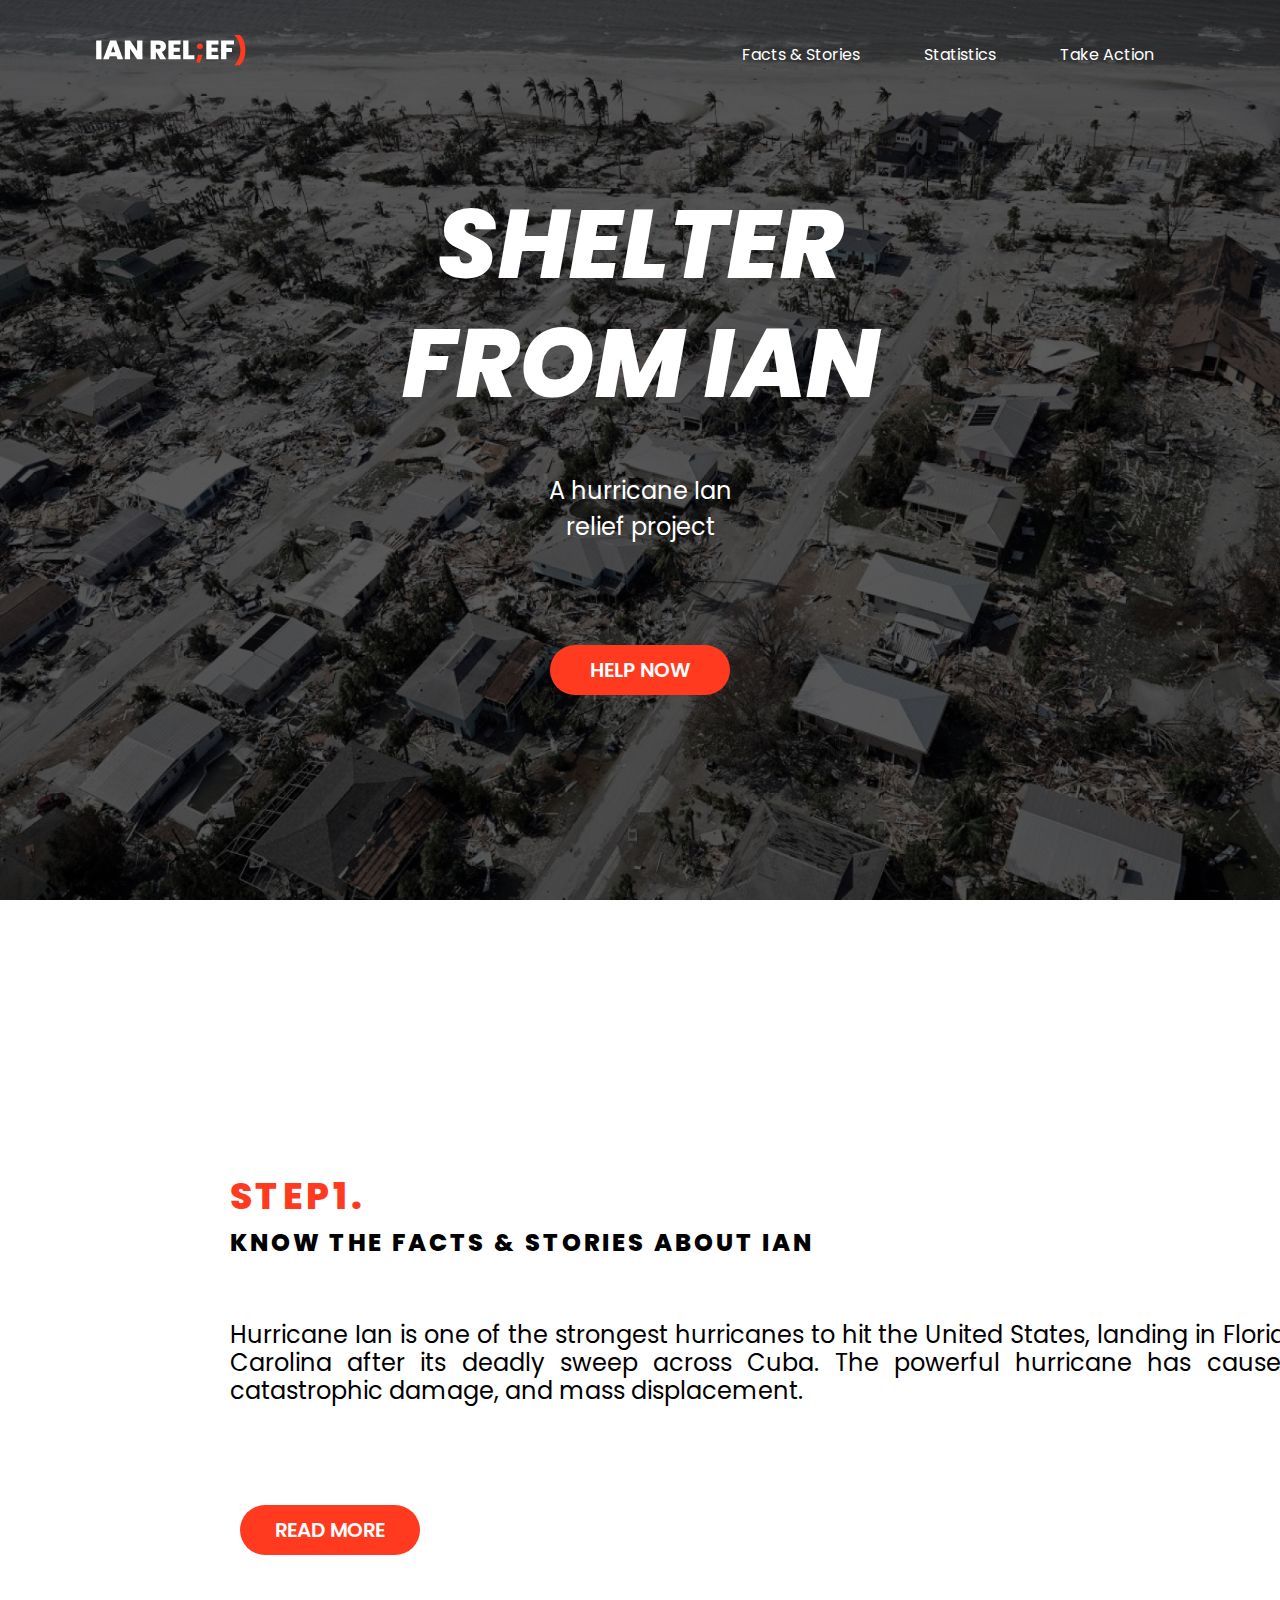
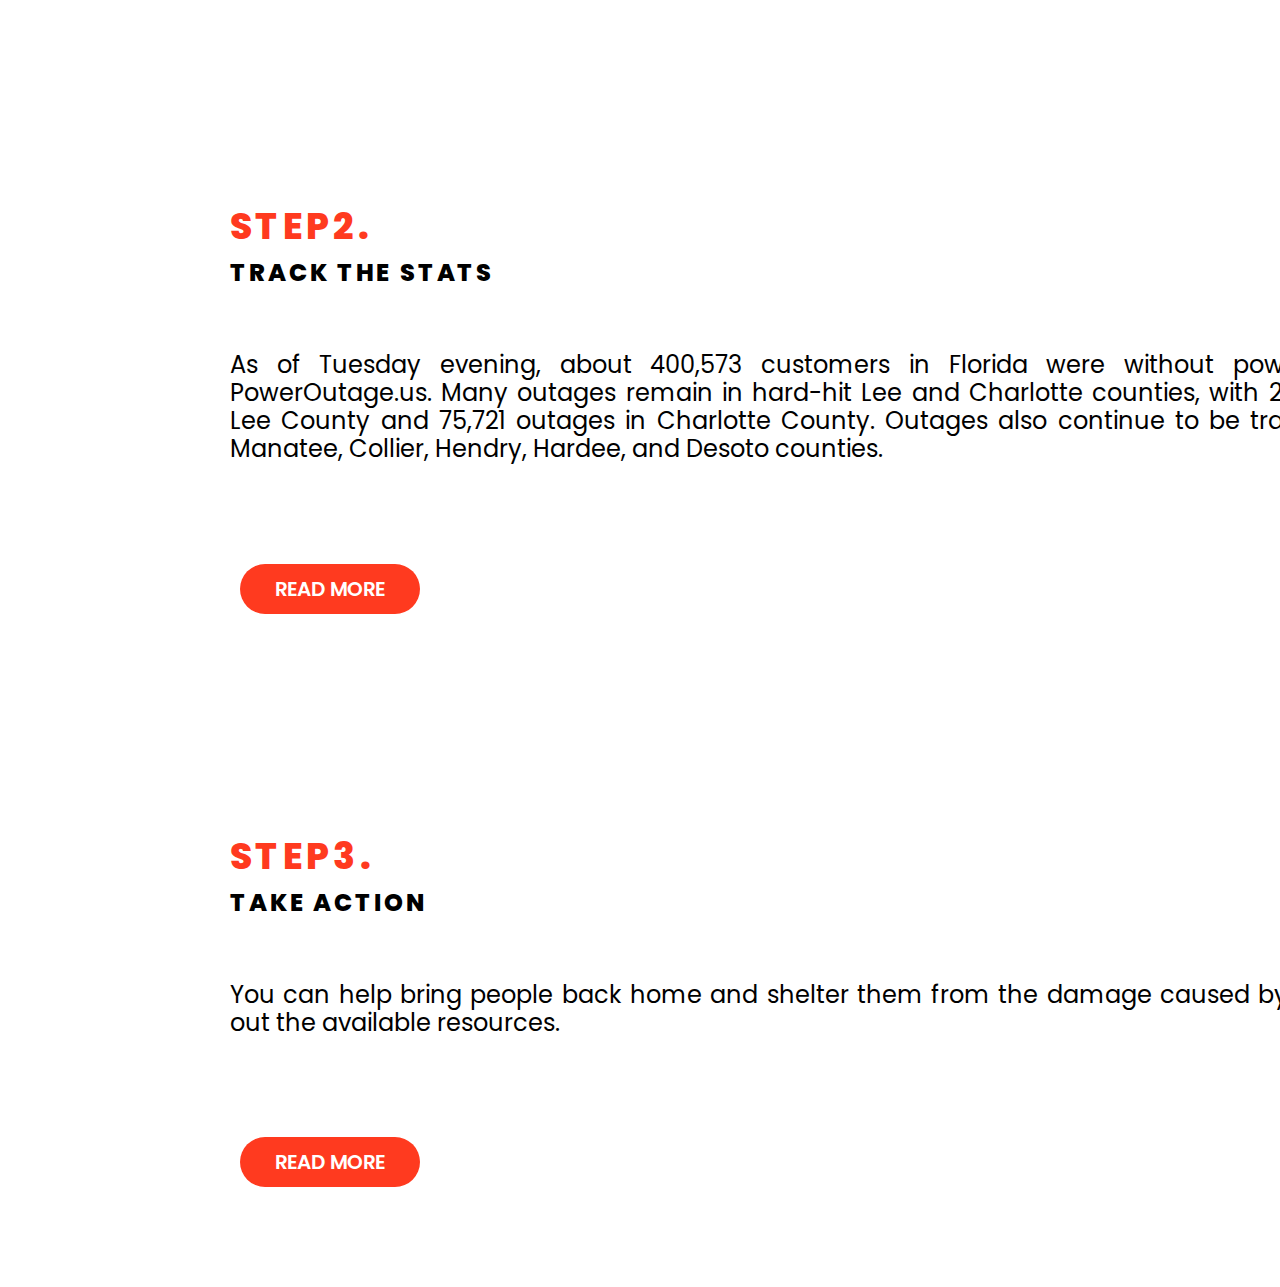
==== index.html @ 47822707 "Initial commit" ====
<!DOCTYPE html>
<html lang="en">

<head>
    <meta charset="UTF-8">
    <meta name="viewport" content="width=device-width, initial-scale=1.0">
    <meta http-equiv="X-UA-Compatible" content="ie=edge">
    <title>Ian Rel:ef) - a hurricane Ian relief project</title>
    <link rel="preconnect" href="https://fonts.googleapis.com">
    <link rel="preconnect" href="https://fonts.gstatic.com" crossorigin>
    <link href="https://fonts.googleapis.com/css2?family=Poppins:ital,wght@0,400;0,500;0,600;0,800;1,800&display=swap"
        rel="stylesheet">
    <link rel="stylesheet" href="style.css">
</head>

<body>
    <div class="banner1">
        <div class="logobar">
            <a href="index.html">
                <img src="IAN REL;EF).svg" class="logo">
            </a>
            <ul>
                <li><a href="facts.html">Facts & Stories</a></li>
                <li><a href="stats.html">Statistics</a></li>
                <li><a href="takeaction.html">Take Action</a></li>
            </ul>
        </div>

        <div class="headers">
            <h1>SHELTER<br>FROM IAN</h1>
            <p>A hurricane Ian<br>relief project</p>

            <div>
                <a href="takeaction.html">
                    <button type="button">HELP NOW</button>
                </a>
            </div>

        </div>
    </div>

    <div class="home">
        <div class="container1">
            <h2>STEP1.</h2>
            <h3>KNOW THE FACTS & STORIES ABOUT IAN</h3>
            <h4>Hurricane Ian is one of the strongest hurricanes to hit the United States, landing in Florida and then
                South Carolina after its deadly sweep across Cuba. The powerful hurricane has caused rising fatalities,
                catastrophic damage, and mass displacement.</h4>
            <a href="facts.html">
                <button type="button">READ MORE</button>
            </a>
        </div>

        <div class="container2">
            <h2>STEP2.</h2>
            <h3>TRACK THE STATS</h3>
            <h4>As of Tuesday evening, about 400,573 customers in Florida were without power, according to
                PowerOutage.us. Many outages remain in hard-hit Lee and Charlotte counties, with 208,263 outages in Lee
                County and 75,721 outages in Charlotte County. Outages also continue to be tracked in Sarasota, Manatee,
                Collier, Hendry, Hardee, and Desoto counties.</h4>
            <a href="stats.html">
                <button type="button">READ MORE</button>
            </a>
        </div>

        <div class="container3">
            <h2>STEP3.</h2>
            <h3>TAKE ACTION</h3>
            <h4>You can help bring people back home and shelter them from the damage caused by donating. Check out the
                available resources.</h4>
            <a href="takeaction.html">
                <button type="button">READ MORE</button>
            </a>
        </div>


    </div>

</body>

</html>
---- style.css ----
* {
    margin: 0;
    padding: 0;
    font-family: 'Poppins', sans-serif;
}

.banner1 {
    width: 100%;
    height: 100vh;
    background-image: url("1.jpg");
    background-size: cover;
    background-position: center;
}

.banner2 {
    width: 100%;
    height: 100vh;
    background-image: url("2.jpg");
    background-size: cover;
    background-position: center;
}

.banner3 {
    width: 100%;
    height: 100vh;
    background-image: url("3.jpg");
    background-size: cover;
    background-position: center;
}

.banner4 {
    width: 100%;
    height: 100vh;
    background-image: url("4.jpg");
    background-size: cover;
    background-position: center;
}



.logobar {
    width: 85%;
    margin: auto;
    padding: 35px 0;
    display: flex;
    align-items: center;
    justify-content: space-between;
}

.logo {
    width: 150px;
    cursor: pointer;
}

.logobar ul li {
    list-style: none;
    display: inline-block;
    margin: 0 30px;
    position: relative;
}

.logobar ul li a {
    text-decoration: none;
    color: #FFF;
}

.logobar ul li::after {
    content: '';
    height: 4px;
    width: 0;
    background: #FF3A1F;
    position: absolute;
    left: 0;
    bottom: -5px;
    transition: 0.5s;
}

.logobar ul li:hover::after {
    width: 100%;
}

/* Reference: How To Make Website Using HTML And CSS | Website Design With HTML And CSS
link: https://www.youtube.com/watch?v=PgAZ8KzfhO8&t=213s */

.headers {
    width: 100%;
    position: absolute;
    top: 50%;
    transform: translateY(-50%);
    text-align: center;
    color: #FFF;
}

.headers h1 {
    font-style: italic;
    font-weight: 800;
    font-size: 96px;
    line-height: 119px;
    margin-top: 80px;
}

.headers p {
    font-style: normal;
    font-weight: 400;
    font-size: 24px;
    line-height: 150%;
    margin-top: 50px;
}

button {
    width: 180px;
    padding: 10px 0;
    text-align: center;
    margin: 100px 10px;
    border-radius: 50px;
    font-size: 20px;
    font-style: normal;
    font-weight: 600;
    background: #FF3A1F;
    color: #FFF;
    cursor: pointer;
    position: relative;
    overflow: hidden;
    border: none;
}

button:hover {
    background: #FFF;
    color: #FF3A1F;
    transition: 0.3s;
}

.home {
    width: 100%;
    height: 100vh;
    background-color: #FFF;
}

.container1 {
    position: absolute;
    width: 1267px;
    height: 368px;
    left: 230px;
    top: 130%;
}

.container2 {
    position: absolute;
    width: 1267px;
    height: 368px;
    left: 230px;
    top: 200%;
}

.container3 {
    position: absolute;
    width: 1267px;
    height: 368px;
    left: 230px;
    top: 270%;
}



h2 {
    font-style: normal;
    font-weight: 800;
    font-size: 36px;
    line-height: 152%;
    letter-spacing: 0.12em;
    color: #FF3A1F;
}

h3 {
    font-style: normal;
    font-weight: 800;
    font-size: 24px;
    line-height: 152%;
    letter-spacing: 0.12em;
    color: #000000;
}

h4 {
    padding-top: 60px;
    padding-bottom: -20px;
    font-style: normal;
    font-weight: 400;
    font-size: 24px;
    line-height: 117%;
    text-align: justify;
    color: #000000;
}

h5 {
    margin-top: 50px;
    font-style: normal;
    font-weight: 500;
    font-size: 24px;
    line-height: 150%;
    align-items: center;
    text-align: center;
    color: #FF3A1F;
}
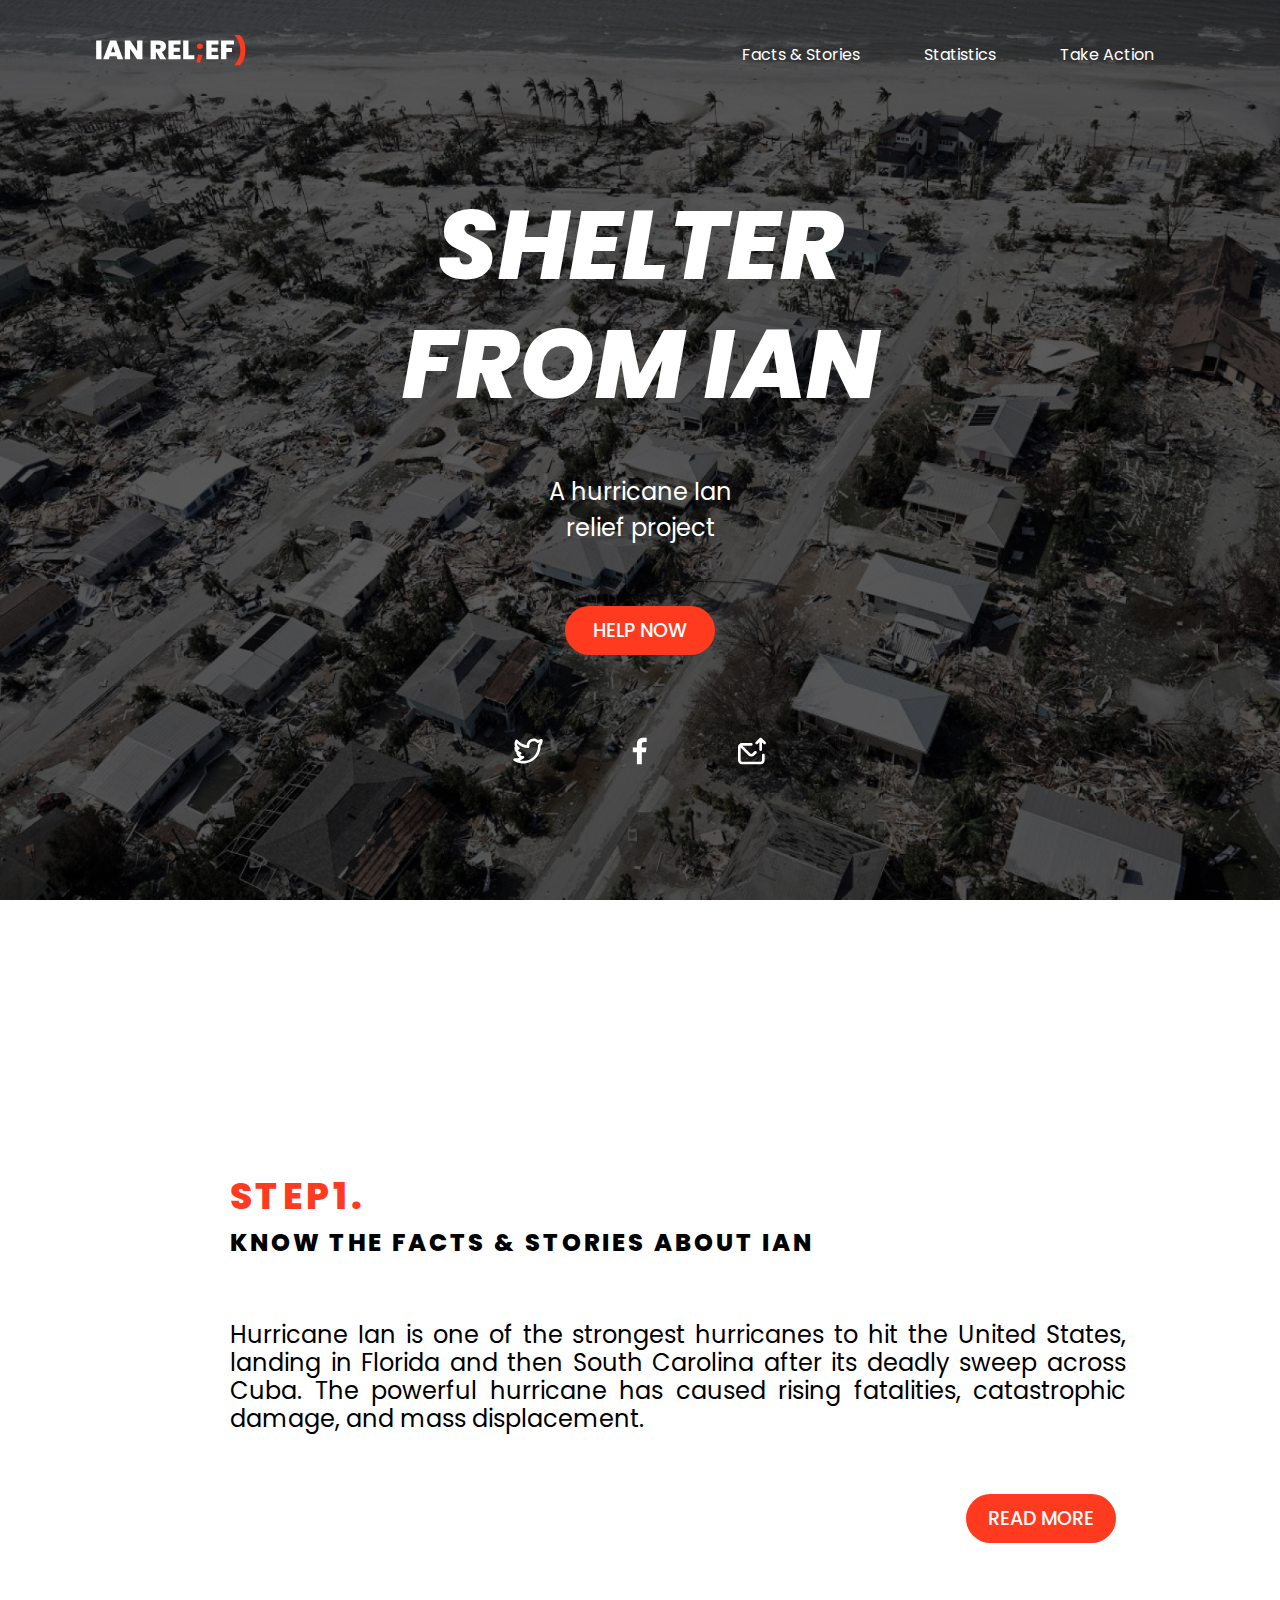
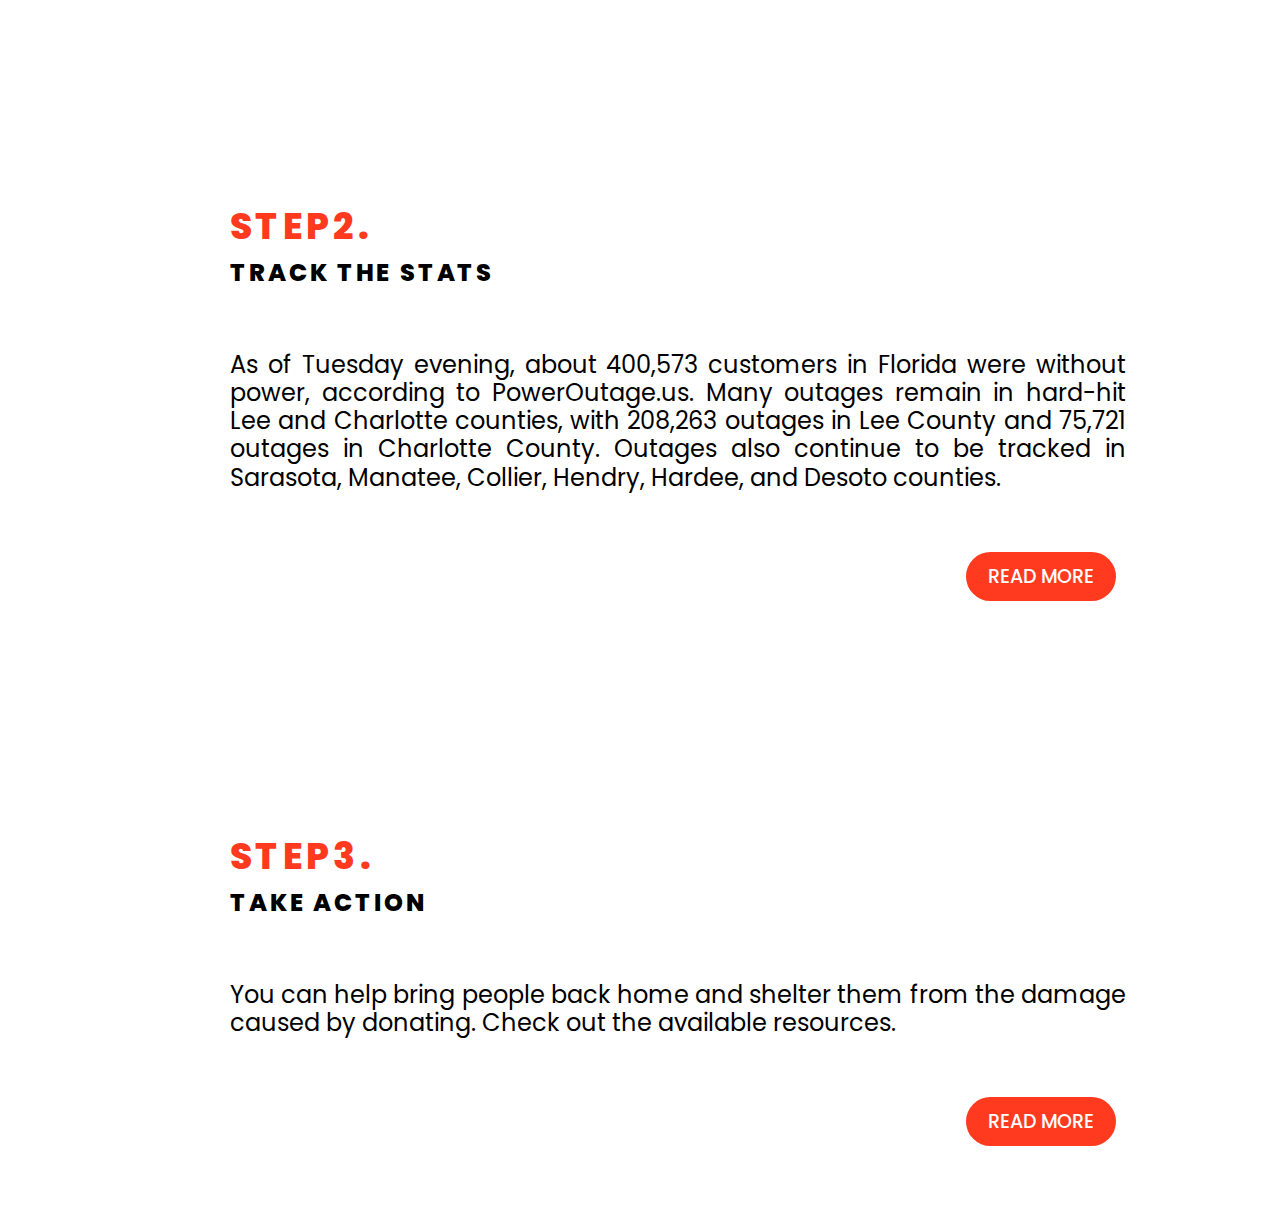
==== commit 183e8bba: "Midterm Final" ====
--- a/index.html
+++ b/index.html
@@ -36,6 +36,28 @@
                 </a>
             </div>
 
+            <div class="share">
+               
+
+                <!-- Twitter -->
+                <a href="https://twitter.com/share?url=<http://jiaxuncao.com/IanRelief>&text=<Shelter from Ian!>" target="_blank">
+                    <img src="twitter.svg" class="social">
+                </a>
+
+                <!-- Facebook (url) -->
+                <a href="https://www.facebook.com/sharer/sharer.php?u=<URL>" target="_blank">
+                    <img src="facebook.svg" class="social">
+                </a>
+
+                <!-- Email (subject, body) -->
+                <a href="mailto:?subject=<TAKE ACTION: Shelter from Ian!>&body=<Take action now at http://jiaxuncao.com/IanRelief>">
+                    <img src="send mail.svg" class="social">
+                </a>
+
+            </div>
+
+
+
         </div>
     </div>
 
@@ -47,7 +69,9 @@
                 South Carolina after its deadly sweep across Cuba. The powerful hurricane has caused rising fatalities,
                 catastrophic damage, and mass displacement.</h4>
             <a href="facts.html">
+                <div class="right">
                 <button type="button">READ MORE</button>
+            </div>
             </a>
         </div>
 
@@ -59,7 +83,9 @@
                 County and 75,721 outages in Charlotte County. Outages also continue to be tracked in Sarasota, Manatee,
                 Collier, Hendry, Hardee, and Desoto counties.</h4>
             <a href="stats.html">
+                <div class="right">
                 <button type="button">READ MORE</button>
+            </div>
             </a>
         </div>
 
@@ -69,7 +95,9 @@
             <h4>You can help bring people back home and shelter them from the damage caused by donating. Check out the
                 available resources.</h4>
             <a href="takeaction.html">
+                <div class="right">
                 <button type="button">READ MORE</button>
+            </div>
             </a>
         </div>
 
--- a/style.css
+++ b/style.css
@@ -36,7 +36,19 @@
     background-position: center;
 }
 
-
+.share {
+    width: 20%;
+    margin-left: auto;
+    margin-right: auto;
+    padding: 20px 0;
+    display: flex;
+    justify-content: space-between;
+}
+
+.social {
+    width: 32px;
+    cursor: pointer;
+}
 
 .logobar {
     width: 85%;
@@ -107,15 +119,20 @@
     margin-top: 50px;
 }
 
+.right {
+    display: flex;
+    justify-content: flex-end;
+}
+
 button {
-    width: 180px;
+    width: 150px;
     padding: 10px 0;
     text-align: center;
-    margin: 100px 10px;
+    margin: 60px 10px;
     border-radius: 50px;
-    font-size: 20px;
-    font-style: normal;
-    font-weight: 600;
+    font-size: 19px;
+    font-style: normal;
+    font-weight: 500;
     background: #FF3A1F;
     color: #FFF;
     cursor: pointer;
@@ -138,7 +155,7 @@
 
 .container1 {
     position: absolute;
-    width: 1267px;
+    width: 70%;
     height: 368px;
     left: 230px;
     top: 130%;
@@ -146,7 +163,7 @@
 
 .container2 {
     position: absolute;
-    width: 1267px;
+    width: 70%;
     height: 368px;
     left: 230px;
     top: 200%;
@@ -154,7 +171,7 @@
 
 .container3 {
     position: absolute;
-    width: 1267px;
+    width: 70%;
     height: 368px;
     left: 230px;
     top: 270%;
@@ -200,4 +217,203 @@
     align-items: center;
     text-align: center;
     color: #FF3A1F;
-}+}
+
+.facts1 {
+    margin-left: auto;
+    margin-right: auto;
+    margin-top: 800px;
+}
+
+.facts2 {
+    margin-left: auto;
+    margin-right: auto;
+    margin-top: 100px;
+}
+
+.facts3 {
+    margin-left: auto;
+    margin-right: auto;
+    margin-top: 100px;
+}
+
+.news {
+    width: 90%;
+    cursor: pointer;
+}
+
+h6 {
+    font-style: normal;
+    font-weight: 600;
+    font-size: 32px;
+    color: #000000;
+}
+
+.sourcebox {
+    margin: auto;
+    width: 50%;
+    display: flex;
+    justify-content: space-between;
+    flex-wrap: wrap;
+}
+
+.factcontainer {
+    margin: auto;
+    width: 80%;
+    height: 300px;
+    display: flex;
+    justify-content: space-between;
+}
+
+
+.item:nth-of-type(2) {
+    width: 55%;
+    display: flex;
+    flex-direction: column;
+    font-style: normal;
+    font-weight: 800;
+    font-size: 24px;
+    line-height: 40px;
+    color: #FF3A1F;
+
+}
+
+.newsname {
+    font-style: normal;
+    font-weight: 600;
+    font-size: 18px;
+    line-height: 80px;
+    color: #000000;
+}
+
+.text {
+    font-style: normal;
+    font-weight: 400;
+    font-size: 18px;
+    line-height: 28px;
+    text-align: justify;
+    color: #000000;
+}
+
+
+.item:nth-of-type(3) {
+    align-self: end;
+}
+
+.item:nth-of-type(1) {
+    width: 280px;
+    height: 300px;
+
+}
+
+.space {
+    height: 80px;
+}
+
+.space2 {
+    height: 700px;
+}
+
+.space3 {
+    height: 30px;
+}
+
+.statsbox {
+    width: 50%;
+    margin: auto;
+    display: flex;
+    flex-direction: column;
+    align-items: center;
+    justify-content: center;
+}
+
+.statsitem:nth-of-type(1) {
+    font-style: normal;
+    font-weight: 800;
+    font-size: 30px;
+    line-height: 152%;
+    text-align: center;
+    letter-spacing: 0.12em;
+    color: #000000;
+}
+
+.statsitem:nth-of-type(2) {
+    font-style: normal;
+    font-weight: 800;
+    font-size: 120px;
+    line-height: 152%;
+    text-align: center;
+    letter-spacing: 0.12em;
+
+    color: #FF3A1F;
+}
+
+.statsitem:nth-of-type(3) {
+    font-style: normal;
+    font-weight: 400;
+    font-size: 14px;
+    line-height: 152%;
+    text-align: center;
+
+    color: #000000;
+}
+
+h6 {
+    margin-left: 20%;
+    font-style: normal;
+    font-weight: 600;
+    font-size: 24px;
+    line-height: 49px;
+    color: #000000;
+}
+
+hr.solid {
+    border-top: 1px solid #bbb;
+    width: 60%;
+    margin-left: 20%;
+}
+
+.actionbox {
+    display: flex;
+    width: 60%;
+    height: auto;
+    margin-left: 20%;
+    flex-wrap: wrap;
+    justify-content: space-between;
+}
+
+.actionitem {
+    width: 220px;
+    height: 220px;
+    text-transform: uppercase;
+    font-style: normal;
+    font-weight: 800;
+    font-size: 36px;
+    line-height: 50px;
+    letter-spacing: 0.12em;
+    color: #FF3A1F;
+}
+
+/* unvisited link */
+a:link {
+    color: #FF3A1F;
+    text-decoration: none;
+  }
+  
+  /* visited link */
+  a:visited {
+    color: #FF3A1F;
+    text-decoration: none;
+  }
+  
+  /* mouse over link */
+  a:hover {
+    color: #D9D9D9;
+    text-decoration: none;
+  }
+  
+  /* selected link */
+  a:active {
+    color: #FF3A1F;
+    text-decoration: none;
+  }